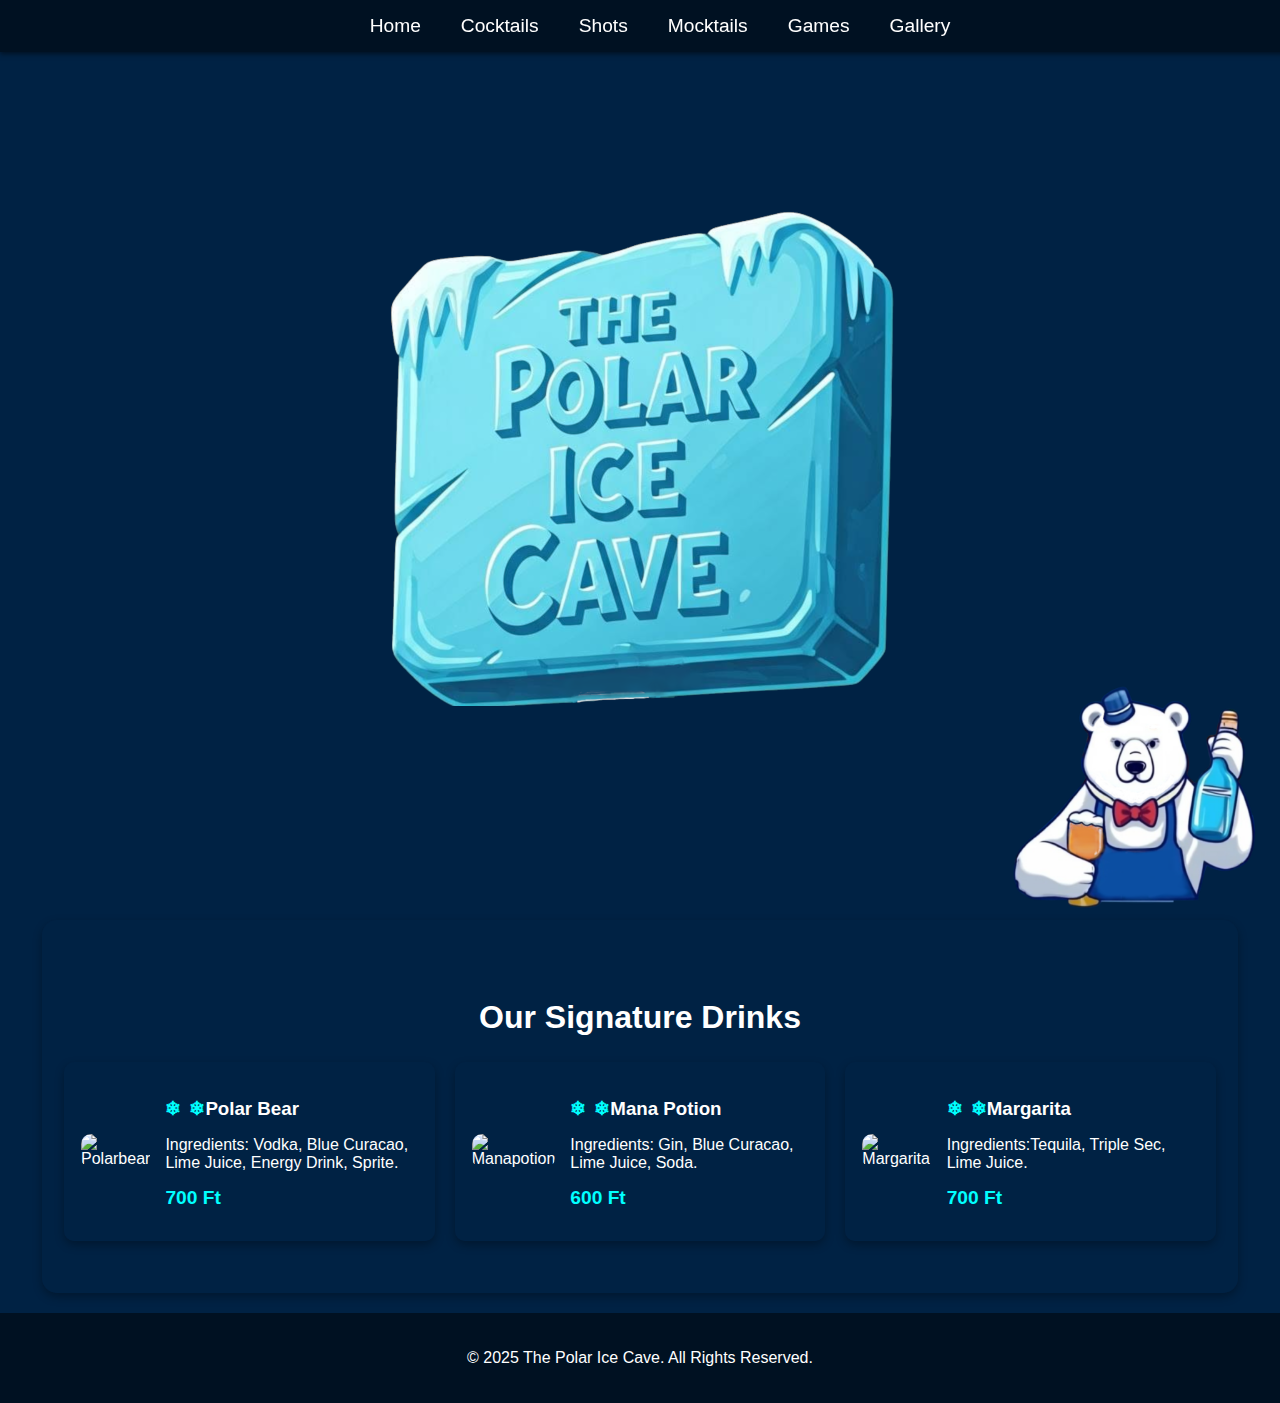
==== index.html @ 6b786a56 "Add files via upload" ====
<!DOCTYPE html>
<html lang="en">
<head>
    <meta charset="UTF-8">
    <meta name="viewport" content="width=device-width, initial-scale=1.0">
    <title>The Polar Ice Cave</title>
    <link rel="stylesheet" href="Style/style.css">
</head>
<body>

    <!-- Navigation Bar -->
    <nav class="navbar">
        <a href="index.html">Home</a>
        <a href="Pages/cocktails.html">Cocktails</a>
        <a href="Pages/shots.html">Shots</a>
        <a href="Pages/mocktails.html">Mocktails</a>
        <a href="games.html">Games</a>
        <a href="gallery.html">Gallery</a>
    </nav>

    <!-- Cover Section -->
    <div id="cover" class="cover">
        <img src="Style/main-sign.png" alt="The Polar Ice Cave Main Sign">
    </div>
    <!-- Main Content -->
    <section class="page">
        <h2>Our Signature Drinks</h2>
        <div class="menu">
            <div class="cocktail">
                <img src="Pages/Cocktails/polarbear.gif" alt="Polarbear">
                <div class="cocktail-content">
                    <h3><span style="color: #00ffff;">❄</span>Polar Bear</h3>
                    <p>Ingredients: Vodka, Blue Curacao, Lime Juice, Energy Drink, Sprite.</p>
		            <p class="price">700 Ft</p>
                </div>
            </div>

            <div class="cocktail">
                <img src="Pages/Cocktails/manapotion.png" alt="Manapotion">
                <div class="cocktail-content">
                    <h3><span style="color: #00ffff;">❄</span>Mana Potion</h3>
                    <p>Ingredients: Gin, Blue Curacao, Lime Juice, Soda.</p>
		    <p class="price">600 Ft</p>
                </div>
            </div>
            <div class="cocktail">
                <img src="Pages/Cocktails/margarita.png" alt="Margarita">
                <div class="cocktail-content">
                    <h3><span style="color: #00ffff;">❄</span>Margarita</h3>
                    <p>Ingredients:Tequila, Triple Sec, Lime Juice.</p>
		    <p class="price">700 Ft</p>
                </div>
            </div>
            <!-- Add more drinks here -->
        </div>
    </section>

    <!-- Floating Polar Bear with Message -->
    <div class="polar-bear">
        <img src="Style/polar-bear.png" alt="Polar Bear" class="floating-image">
        <div class="message-box">Try our special cocktails!</div>
    </div>

    <!-- Snowflake Animation Script -->
    <script>
        const body = document.body;

        function createSnowflake() {
            const snowflake = document.createElement('div');
            snowflake.classList.add('snowflake');
            snowflake.textContent = '❄';
            
            // Randomize snowflake position, size, and duration
            snowflake.style.left = Math.random() * 100 + 'vw';
            snowflake.style.animationDuration = Math.random() * 3 + 2 + 's';
            snowflake.style.fontSize = Math.random() * 1.5 + 1 + 'em';

            body.appendChild(snowflake);

            // Remove the snowflake after it finishes falling
            setTimeout(() => {
                snowflake.remove();
            }, 5000);
        }

        // Generate snowflakes every 300ms
        setInterval(createSnowflake, 300);
    </script>

    <!-- Footer -->
    <footer>
        <p>&copy; 2025 The Polar Ice Cave. All Rights Reserved.</p>
    </footer>

</body>
</html>
---- Style/style.css ----
/* General Page Styling */
body {
    margin: 0;
    font-family: 'Arial', sans-serif;
    background-color: #002244;
    color: #ffffff;
    overflow-x: hidden;
    background-image: url('ice-border2.png');
    background-size: 100% 100%;
    background-position: center;
    background-repeat: no-repeat;
}

/* Snowflake Styles */
.snowflake {
    position: fixed;
    top: -50px;
    color: #ffffff;
    font-size: 1.5em;
    pointer-events: none;
    animation: fall linear infinite;
}
@keyframes fall {
    0% {
        transform: translateY(-100px) rotate(0deg);
        opacity: 1;
    }
    90% {
        opacity: 1;
        }
        100% {
            transform: translateY(100vh) rotate(360deg);
            opacity: 0;
        }
    }
/* Navigation Bar */
.navbar {
    position: fixed;
    top: 0;
    width: 100%;
    background-color: #001122;
    padding: 10px 20px;
    display: flex;
    justify-content: center;
    gap: 20px;
    z-index: 1000;
    box-shadow: 0 2px 5px rgba(0, 0, 0, 0.5);
}
.navbar a {
    color: #ffffff;
    text-decoration: none;
    font-size: 1.2em;
    padding: 5px 10px;
    transition: color 0.3s;
}
.navbar a:hover {
    color: #00ffff;
}

/* Cover Section */
.cover {
    display: flex;
    justify-content: center;
    align-items: center;
    height: 100vh;
    background-image: url('cover.png');
    background-size: cover;
    background-position: center;
}
/* Price Text */
.price {
    font-size: 1.2em;
    font-weight: bold;
   color: #00ffff;
    margin-top: 5px;
}
/* Book Style Pages */
.page {
    padding: 50px 20px;
    margin: 20px auto;
    max-width: 90%;
    background: rgba(0, 34, 68, 0.7);
    color: #ffffff;
    border-radius: 15px;
    box-shadow: 0 4px 10px rgba(0, 0, 0, 0.3);
    position: relative;
    border: 2px solid transparent;
    transition: border-color 0.3s ease, box-shadow 0.3s ease;
}
.page:hover {
    border-color: #00ffff;
    box-shadow: 0 0 15px #00ffff;
}
.page h2 {
    text-align: center;
    font-size: 2em;
    color: #ffffff;
}

/* Drink Menu */
.menu {
    display: flex;
    flex-wrap: wrap;
    gap: 20px;
    justify-content: center;
}
.cocktail {
    display: flex;
    flex: 1 1 calc(33.333% - 20px);
    box-sizing: border-box;
    background: rgba(0, 34, 68, 0.7);
    color: #ffffff;
    border-radius: 10px;
    padding: 15px;
    align-items: center;
    text-align: left;
    box-shadow: 0 4px 10px rgba(0, 0, 0, 0.3);
    border: 2px solid transparent;
    transition: border-color 0.3s ease, box-shadow 0.3s ease;
}
.cocktail:hover {
    border-color: #00ffff;
    box-shadow: 0 0 15px #00ffff;
}
.cocktail img {
    max-width: 120px;
    max-height: 120px;
    border-radius: 10px;
    margin-right: 15px;
}
.cocktail-content {
    flex-grow: 1;
}
.cocktail-content h3 {
    margin-bottom: 10px;
    display: flex;
    align-items: center;
}
.cocktail-content h3::before {
    content: '\2744'; /* Unicode for snowflake */
    color: #00ffff;
    margin-right: 8px;
}
.cocktail-content p {
    margin-bottom: 15px;
}

/* Gallery Section */
.gallery {
    display: flex;
    flex-wrap: wrap;
    justify-content: center;
    gap: 15px;
    padding: 20px;
}
.gallery img {
    width: 200px;
    height: 200px;
    object-fit: cover;
    border: 5px solid white;
    border-radius: 10px;
    transition: border-color 0.3s ease, box-shadow 0.3s ease;
}
.gallery img:hover {
    border-color: #00ffff;
    box-shadow: 0 0 15px #00ffff;
}

/* Footer */
footer {
    text-align: center;
    padding: 20px;
    background-color: #001122;
    color: #ffffff;
}

/* Floating Image and Message Box */
.polar-bear {
    position: fixed;
    bottom: -30px;
    right: 20px;
    z-index: 1000;
}
.floating-image {
    width: 250px;
    height: auto;
}
.message-box {
    position: absolute;
    bottom: 120px;
    right: 10px;
    padding: 10px 15px;
    background: rgba(255, 255, 255, 0.9);
    color: #002244;
    border-radius: 10px;
    box-shadow: 0 4px 10px rgba(0, 0, 0, 0.3);
    font-size: 0.9em;
    line-height: 1.4;
    width: 200px;
    display: none;
    text-align: center;
}
.message-box::after {
    content: '';
    position: absolute;
    bottom: -10px;
    right: 20px;
    width: 0;
    height: 0;
    border-style: solid;
    border-width: 10px 10px 0 10px;
    border-color: rgba(255, 255, 255, 0.9) transparent transparent transparent;
}

/* Smooth Scrolling */
html {
    scroll-behavior: smooth;
}
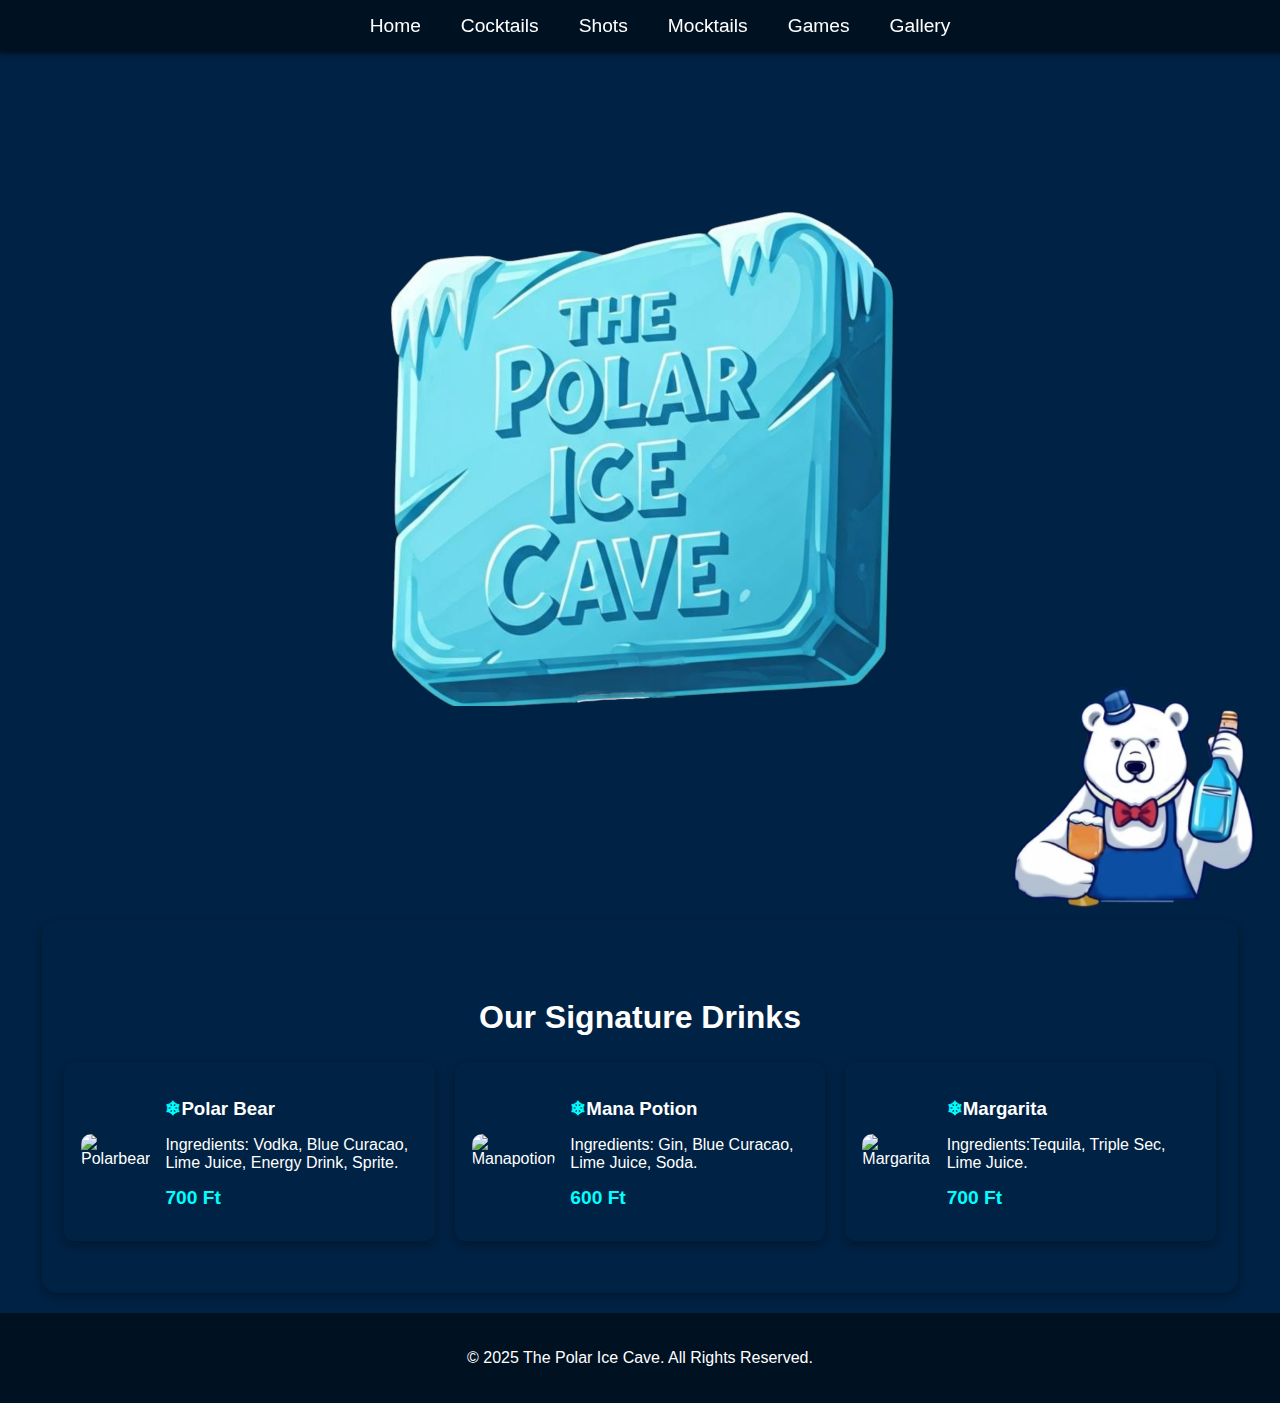
==== commit ae61e5b8: "Add files via upload" ====
--- a/index.html
+++ b/index.html
@@ -5,6 +5,7 @@
     <meta name="viewport" content="width=device-width, initial-scale=1.0">
     <title>The Polar Ice Cave</title>
     <link rel="stylesheet" href="Style/style.css">
+    <link rel="icon" type="image/x-icon" href="Style/favicon.ico">
 </head>
 <body>
 
@@ -14,8 +15,8 @@
         <a href="Pages/cocktails.html">Cocktails</a>
         <a href="Pages/shots.html">Shots</a>
         <a href="Pages/mocktails.html">Mocktails</a>
-        <a href="games.html">Games</a>
-        <a href="gallery.html">Gallery</a>
+        <a href="Pages/games.html">Games</a>
+        <a href="Pages/gallery.html">Gallery</a>
     </nav>
 
     <!-- Cover Section -->
--- a/Style/style.css
+++ b/Style/style.css
@@ -5,7 +5,7 @@
     background-color: #002244;
     color: #ffffff;
     overflow-x: hidden;
-    background-image: url('ice-border2.png');
+    background-image: url('/ice-border2.png');
     background-size: 100% 100%;
     background-position: center;
     background-repeat: no-repeat;
@@ -136,11 +136,6 @@
     display: flex;
     align-items: center;
 }
-.cocktail-content h3::before {
-    content: '\2744'; /* Unicode for snowflake */
-    color: #00ffff;
-    margin-right: 8px;
-}
 .cocktail-content p {
     margin-bottom: 15px;
 }
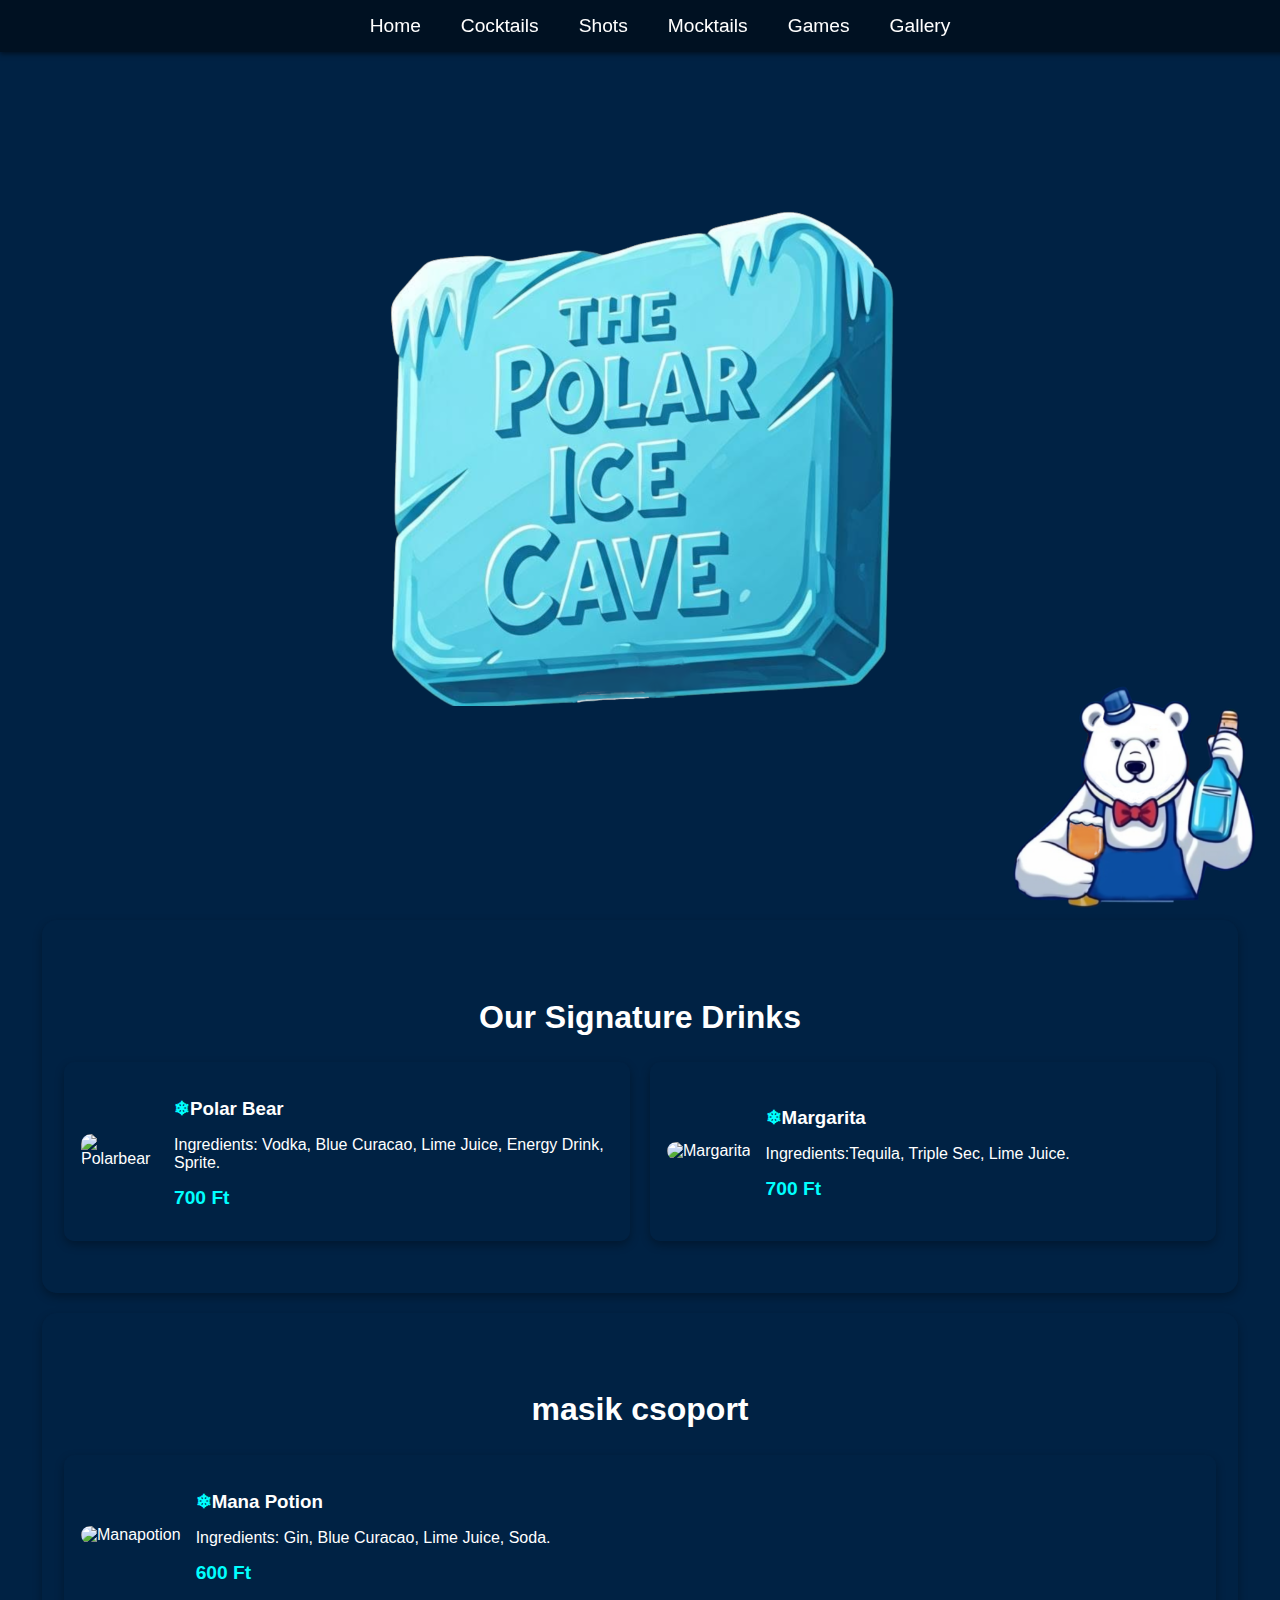
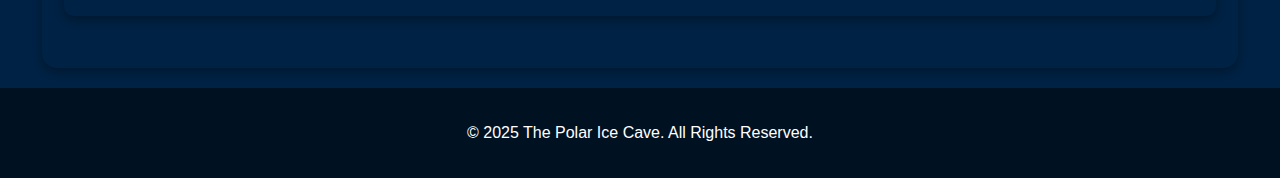
==== commit 3f5ac23a: "Add files via upload" ====
--- a/index.html
+++ b/index.html
@@ -35,15 +35,6 @@
 		            <p class="price">700 Ft</p>
                 </div>
             </div>
-
-            <div class="cocktail">
-                <img src="Pages/Cocktails/manapotion.png" alt="Manapotion">
-                <div class="cocktail-content">
-                    <h3><span style="color: #00ffff;">❄</span>Mana Potion</h3>
-                    <p>Ingredients: Gin, Blue Curacao, Lime Juice, Soda.</p>
-		    <p class="price">600 Ft</p>
-                </div>
-            </div>
             <div class="cocktail">
                 <img src="Pages/Cocktails/margarita.png" alt="Margarita">
                 <div class="cocktail-content">
@@ -52,7 +43,20 @@
 		    <p class="price">700 Ft</p>
                 </div>
             </div>
-            <!-- Add more drinks here -->
+        </div>
+    </section>
+
+    <section class="page">
+        <h2>masik csoport</h2>
+        <div class="cocktail">
+            <img src="Pages/Cocktails/manapotion.png" alt="Manapotion">
+            <div class="cocktail-content">
+                <h3><span style="color: #00ffff;">❄</span>Mana Potion</h3>
+                <p>Ingredients: Gin, Blue Curacao, Lime Juice, Soda.</p>
+        <p class="price">600 Ft</p>
+            </div>
+        </div>
+        <div class="menu">
         </div>
     </section>
 
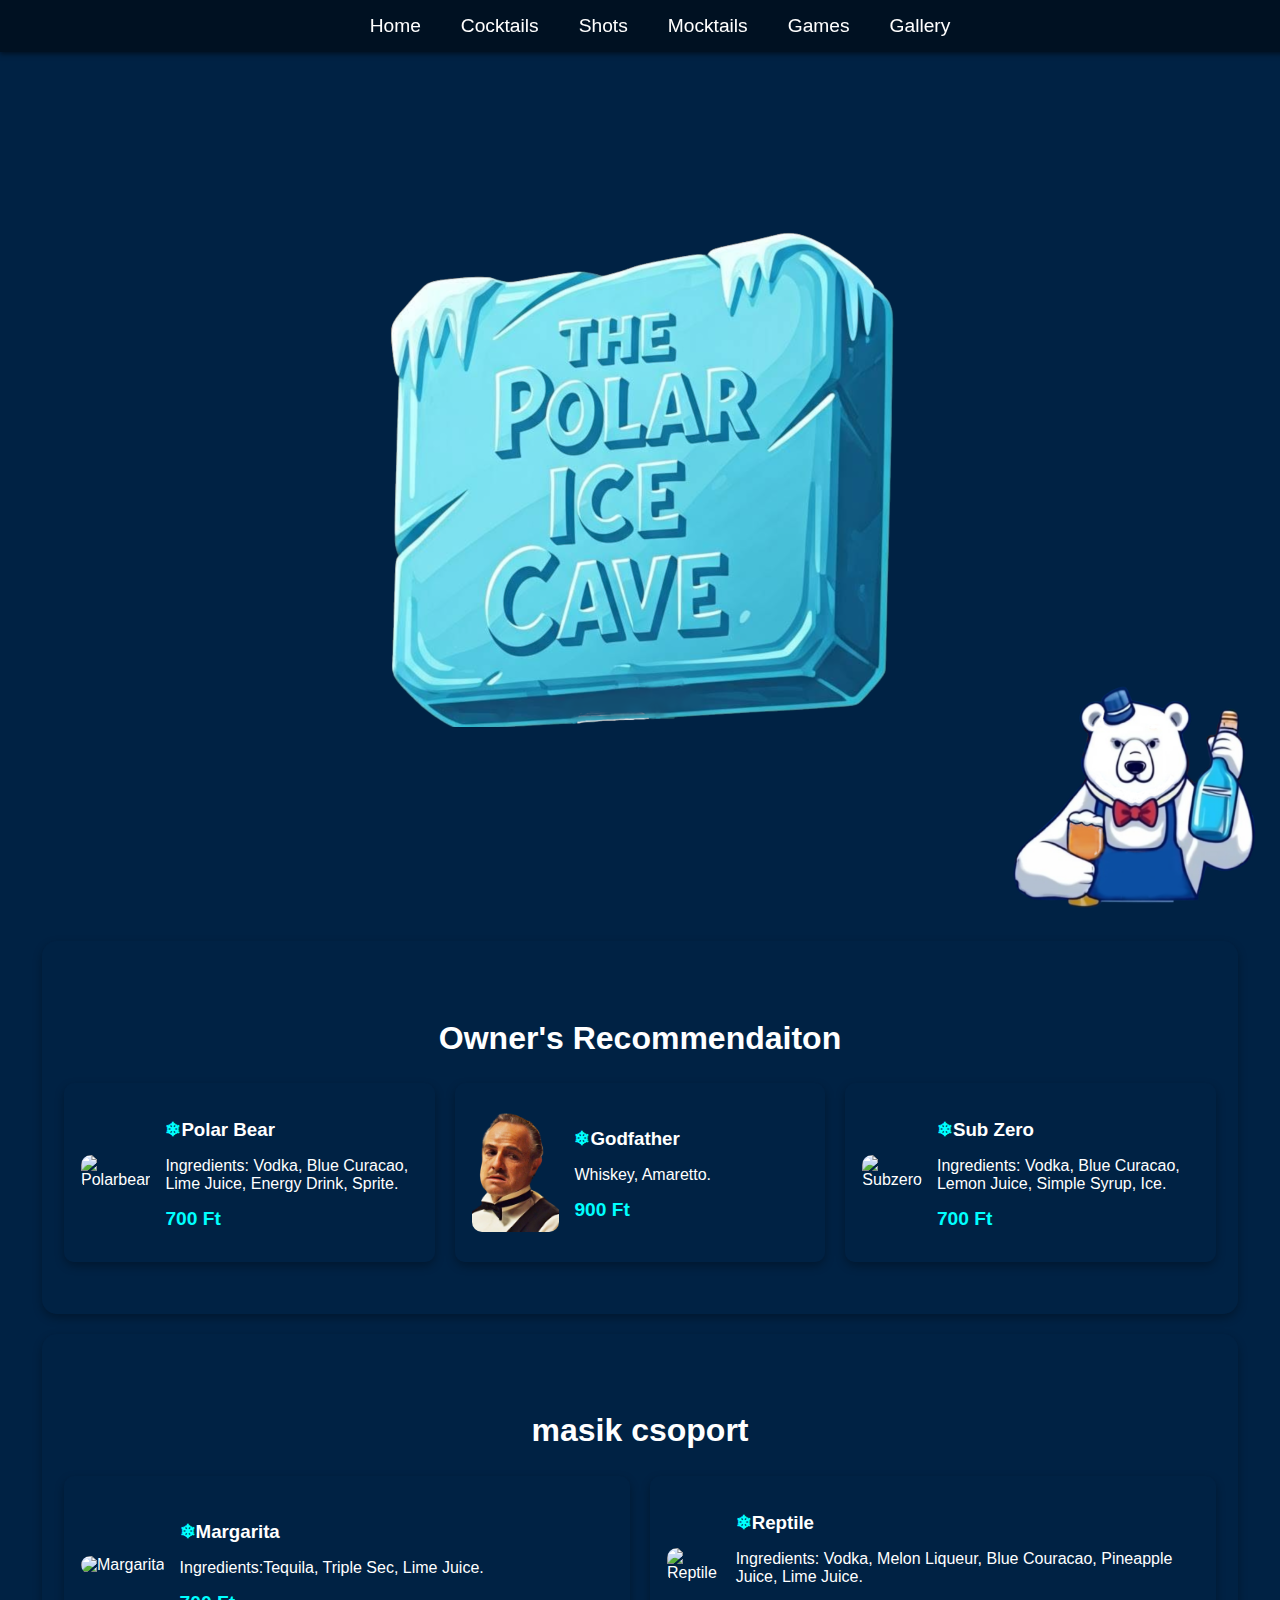
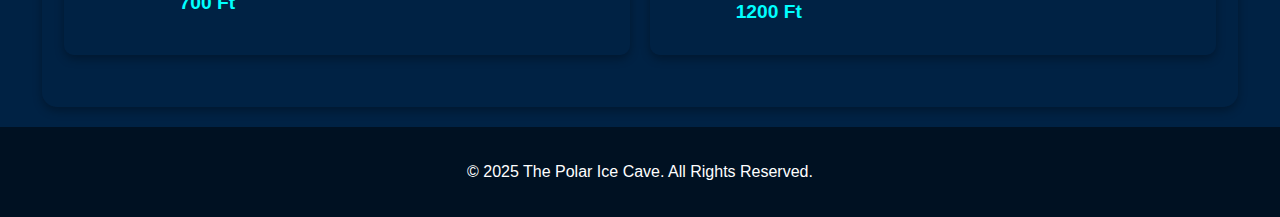
==== commit 53472ab0: "Add files via upload" ====
--- a/index.html
+++ b/index.html
@@ -8,7 +8,7 @@
     <link rel="icon" type="image/x-icon" href="Style/favicon.ico">
 </head>
 <body>
-
+    <input type="text" id="searchBar" placeholder="Search for a drink..." onkeyup="searchDrinks()">
     <!-- Navigation Bar -->
     <nav class="navbar">
         <a href="index.html">Home</a>
@@ -25,7 +25,7 @@
     </div>
     <!-- Main Content -->
     <section class="page">
-        <h2>Our Signature Drinks</h2>
+        <h2>Owner's Recommendaiton</h2>
         <div class="menu">
             <div class="cocktail">
                 <img src="Pages/Cocktails/polarbear.gif" alt="Polarbear">
@@ -36,10 +36,18 @@
                 </div>
             </div>
             <div class="cocktail">
-                <img src="Pages/Cocktails/margarita.png" alt="Margarita">
+                <img src="Cocktails/godfather.png" alt="godfather">
                 <div class="cocktail-content">
-                    <h3><span style="color: #00ffff;">❄</span>Margarita</h3>
-                    <p>Ingredients:Tequila, Triple Sec, Lime Juice.</p>
+                    <h3><span style="color: #00ffff;">❄</span>Godfather</h3>
+                    <p>Whiskey, Amaretto.</p>
+		    <p class="price">900 Ft</p>
+                </div>
+            </div>
+            <div class="cocktail">
+                <img src="Cocktails/subzero.png" alt="Subzero">
+                <div class="cocktail-content">
+                    <h3><span style="color: #00ffff;">❄</span>Sub Zero</h3>
+                    <p>Ingredients: Vodka, Blue Curacao, Lemon Juice, Simple Syrup, Ice.</p>
 		    <p class="price">700 Ft</p>
                 </div>
             </div>
@@ -48,15 +56,23 @@
 
     <section class="page">
         <h2>masik csoport</h2>
-        <div class="cocktail">
-            <img src="Pages/Cocktails/manapotion.png" alt="Manapotion">
-            <div class="cocktail-content">
-                <h3><span style="color: #00ffff;">❄</span>Mana Potion</h3>
-                <p>Ingredients: Gin, Blue Curacao, Lime Juice, Soda.</p>
-        <p class="price">600 Ft</p>
+        <div class="menu">
+            <div class="cocktail">
+                <img src="Pages/Cocktails/margarita.png" alt="Margarita">
+                <div class="cocktail-content">
+                    <h3><span style="color: #00ffff;">❄</span>Margarita</h3>
+                    <p>Ingredients:Tequila, Triple Sec, Lime Juice.</p>
+		    <p class="price">700 Ft</p>
+                </div>
             </div>
-        </div>
-        <div class="menu">
+            <div class="cocktail">
+                <img src="Cocktails/reptile.png" alt="Reptile">
+                <div class="cocktail-content">
+                    <h3><span style="color: #00ffff;">❄</span>Reptile</h3>
+                    <p>Ingredients: Vodka, Melon Liqueur, Blue Couracao, Pineapple Juice, Lime Juice.</p>
+		    <p class="price">1200 Ft</p>
+                </div>
+            </div>
         </div>
     </section>
 
@@ -97,5 +113,28 @@
         <p>&copy; 2025 The Polar Ice Cave. All Rights Reserved.</p>
     </footer>
 
+    <script>
+        document.addEventListener("DOMContentLoaded", () => {
+    const searchInput = document.getElementById("searchBar");
+    const cocktails = document.querySelectorAll(".cocktail");
+
+    searchInput.addEventListener("input", () => {
+        const searchText = searchInput.value.toLowerCase();
+
+        cocktails.forEach(cocktail => {
+            const title = cocktail.querySelector("h3").textContent.toLowerCase();
+            const ingredients = cocktail.querySelector("p").textContent.toLowerCase();
+
+            if (title.includes(searchText) || ingredients.includes(searchText)) {
+                cocktail.style.display = "flex"; // Show matching drinks
+            } else {
+                cocktail.style.display = "none"; // Hide non-matching drinks
+            }
+        });
+    });
+});
+
+    </script>
+
 </body>
 </html>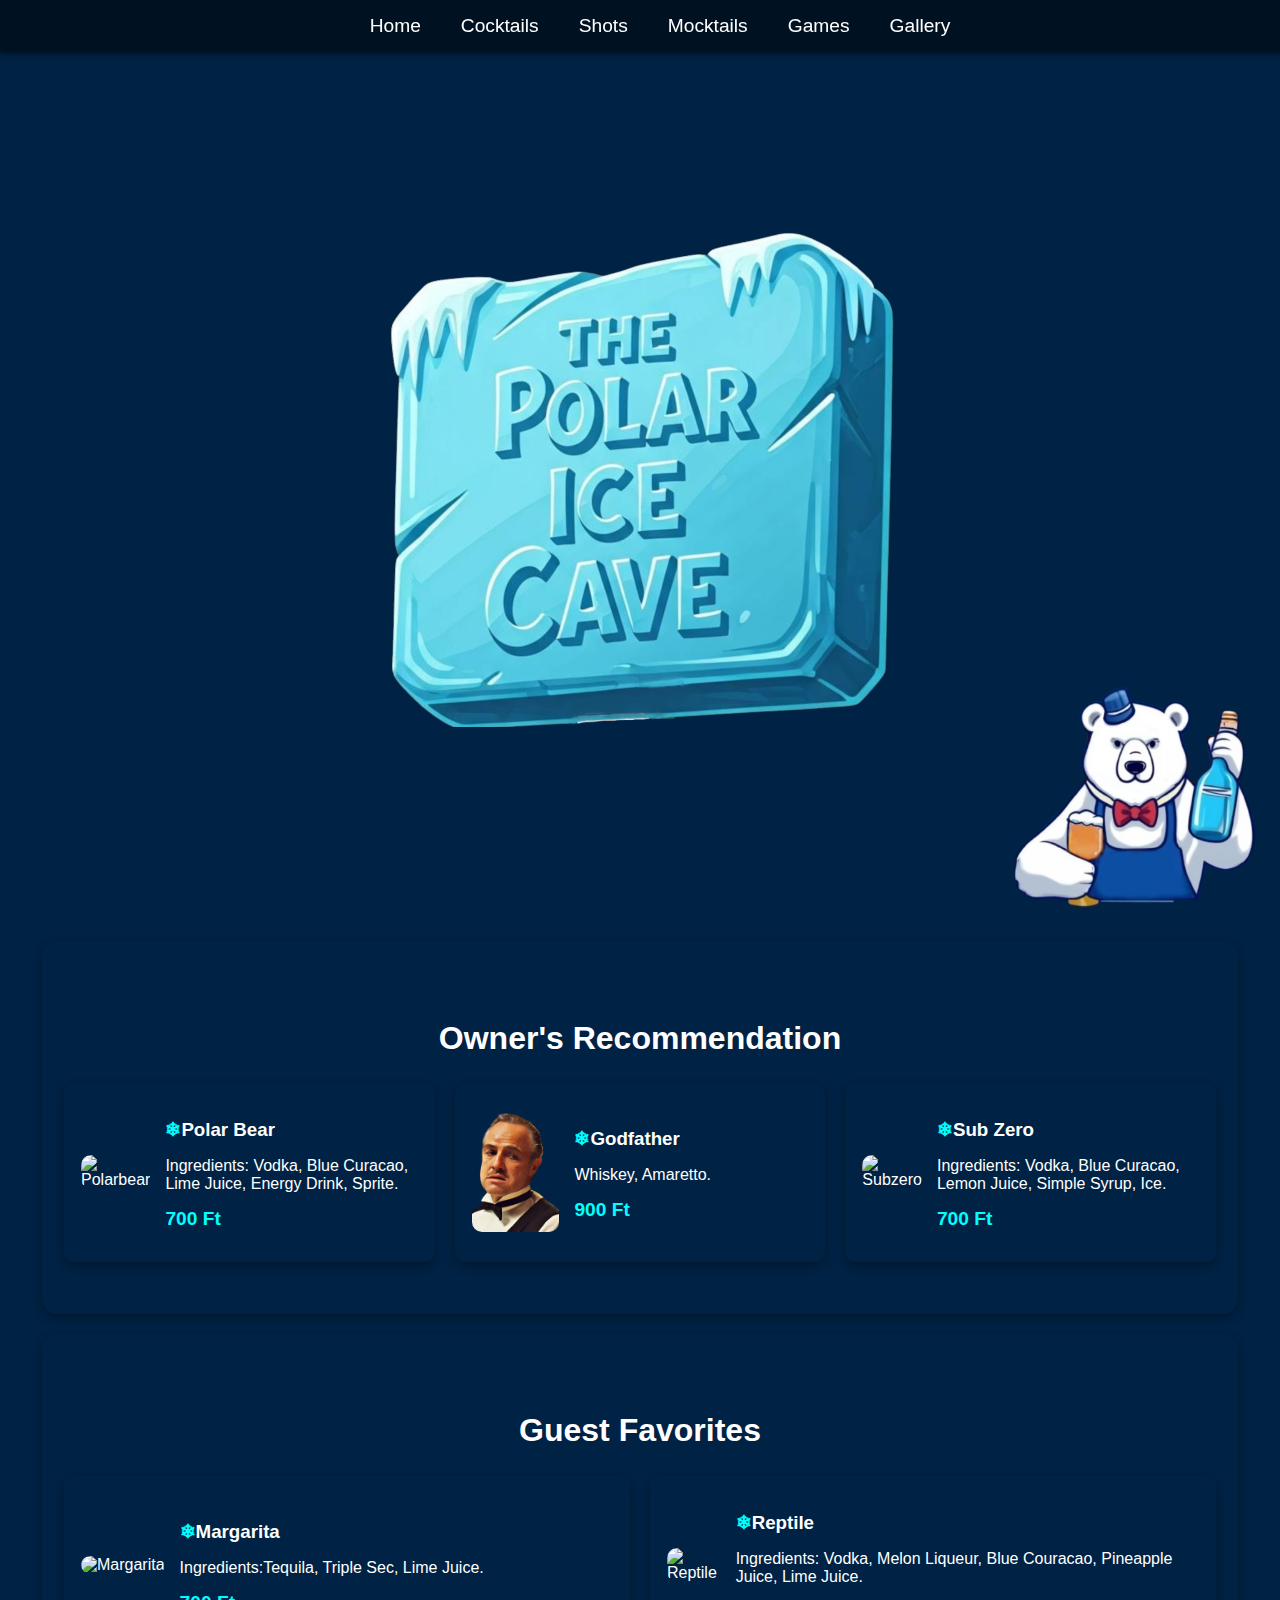
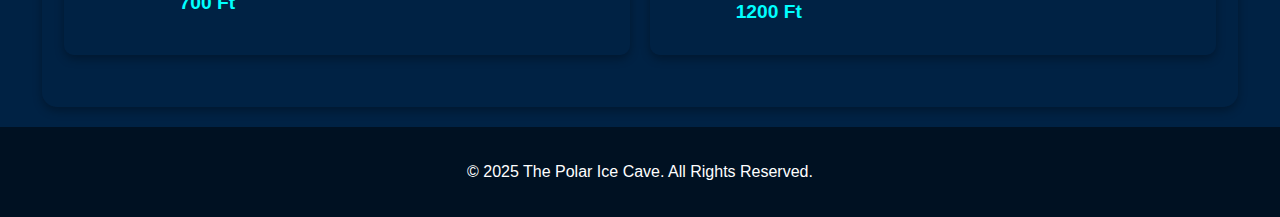
==== commit be42ab2b: "Add files via upload" ====
--- a/index.html
+++ b/index.html
@@ -25,7 +25,7 @@
     </div>
     <!-- Main Content -->
     <section class="page">
-        <h2>Owner's Recommendaiton</h2>
+        <h2>Owner's Recommendation</h2>
         <div class="menu">
             <div class="cocktail">
                 <img src="Pages/Cocktails/polarbear.gif" alt="Polarbear">
@@ -55,7 +55,7 @@
     </section>
 
     <section class="page">
-        <h2>masik csoport</h2>
+        <h2>Guest Favorites</h2>
         <div class="menu">
             <div class="cocktail">
                 <img src="Pages/Cocktails/margarita.png" alt="Margarita">
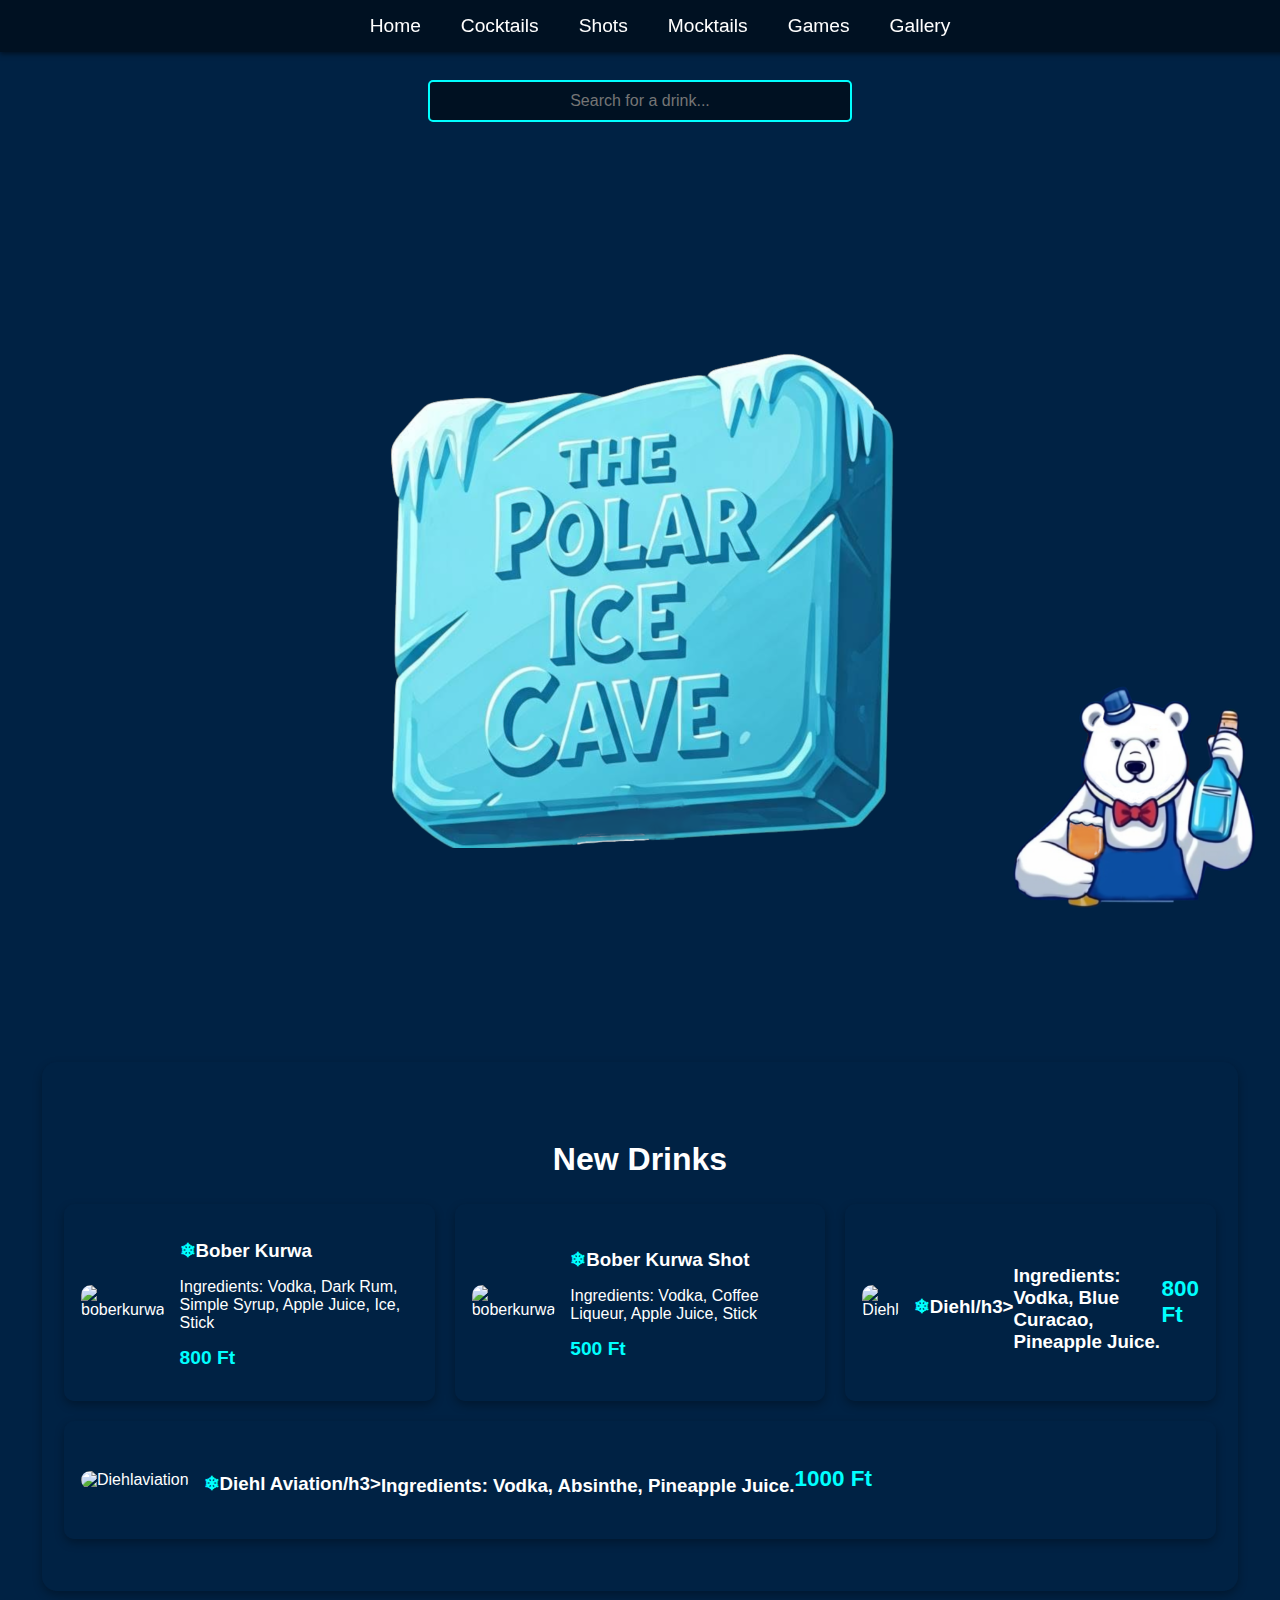
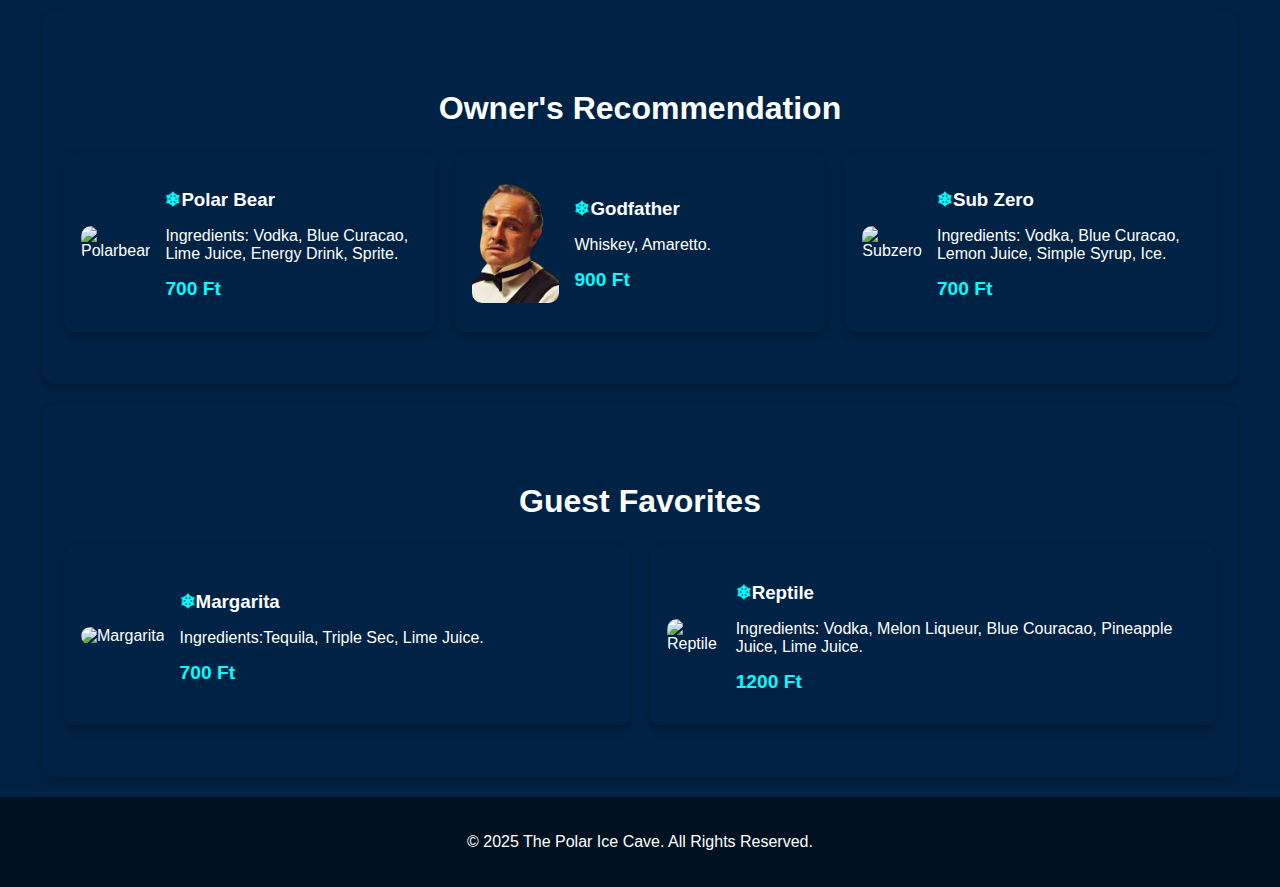
==== commit 457adec6: "Add files via upload" ====
--- a/index.html
+++ b/index.html
@@ -24,6 +24,45 @@
         <img src="Style/main-sign.png" alt="The Polar Ice Cave Main Sign">
     </div>
     <!-- Main Content -->
+
+    <section class="page">
+        <h2>New Drinks</h2>
+        <div class="menu">
+            <div class="cocktail">
+                <img src="Pages/Cocktails/boberkurwa.gif" alt="boberkurwa">
+                <div class="cocktail-content">
+                    <h3><span style="color: #00ffff;">❄</span>Bober Kurwa</h3>
+                    <p>Ingredients: Vodka, Dark Rum, Simple Syrup, Apple Juice, Ice, Stick</p>
+		            <p class="price">800 Ft</p>
+                </div>
+            </div>
+            <div class="cocktail">
+                <img src="Pages/Shots/boberkurwa.gif" alt="boberkurwa">
+                <div class="cocktail-content">
+                    <h3><span style="color: #00ffff;">❄</span>Bober Kurwa Shot</h3>
+                    <p>Ingredients: Vodka, Coffee Liqueur, Apple Juice, Stick</p>
+		            <p class="price">500 Ft</p>
+                </div>
+            </div>
+            <div class="cocktail">
+                <img src="Cocktails/diehl.png" alt="Diehl">
+                <div class="cocktail-content">
+                    <h3><span style="color: #00ffff;">❄</span>Diehl/h3>
+                    <p>Ingredients: Vodka, Blue Curacao, Pineapple Juice.</p>
+		    <p class="price">800 Ft</p>
+                </div>
+            </div>
+            <div class="cocktail">
+                <img src="Cocktails/diehlaviation.png" alt="Diehlaviation">
+                <div class="cocktail-content">
+                    <h3><span style="color: #00ffff;">❄</span>Diehl Aviation/h3>
+                    <p>Ingredients: Vodka, Absinthe, Pineapple Juice.</p>
+		    <p class="price">1000 Ft</p>
+                </div>
+            </div>
+        </div>
+    </section>
+
     <section class="page">
         <h2>Owner's Recommendation</h2>
         <div class="menu">
--- a/Style/style.css
+++ b/Style/style.css
@@ -67,6 +67,22 @@
     background-size: cover;
     background-position: center;
 }
+
+/* Search Bar */
+#searchBar {
+    width: 100%;
+    max-width: 400px;
+    padding: 10px;
+    font-size: 1em;
+    border-radius: 5px;
+    border: 2px solid #00ffff;
+    background-color: #001122;
+    color: #ffffff;
+    display: block;
+    margin: 80px auto 20px;
+    text-align: center;
+}
+
 /* Price Text */
 .price {
     font-size: 1.2em;
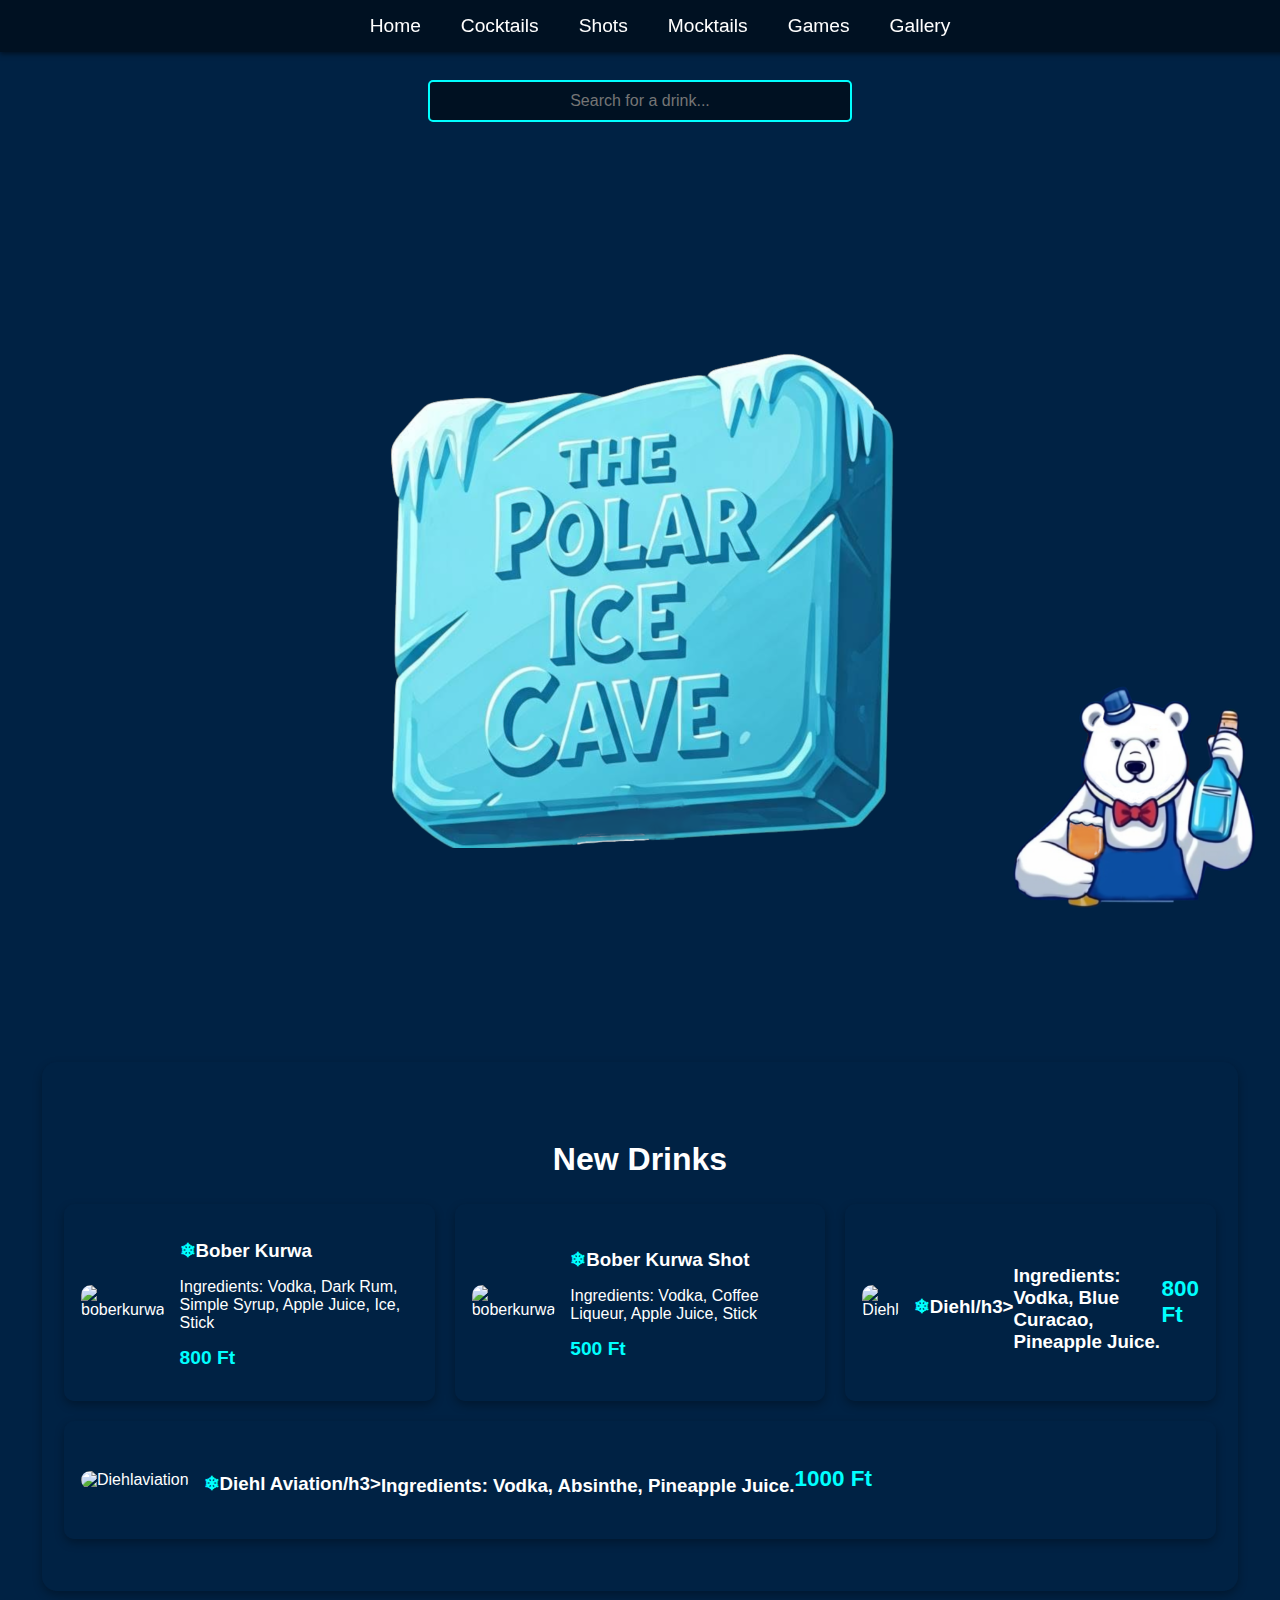
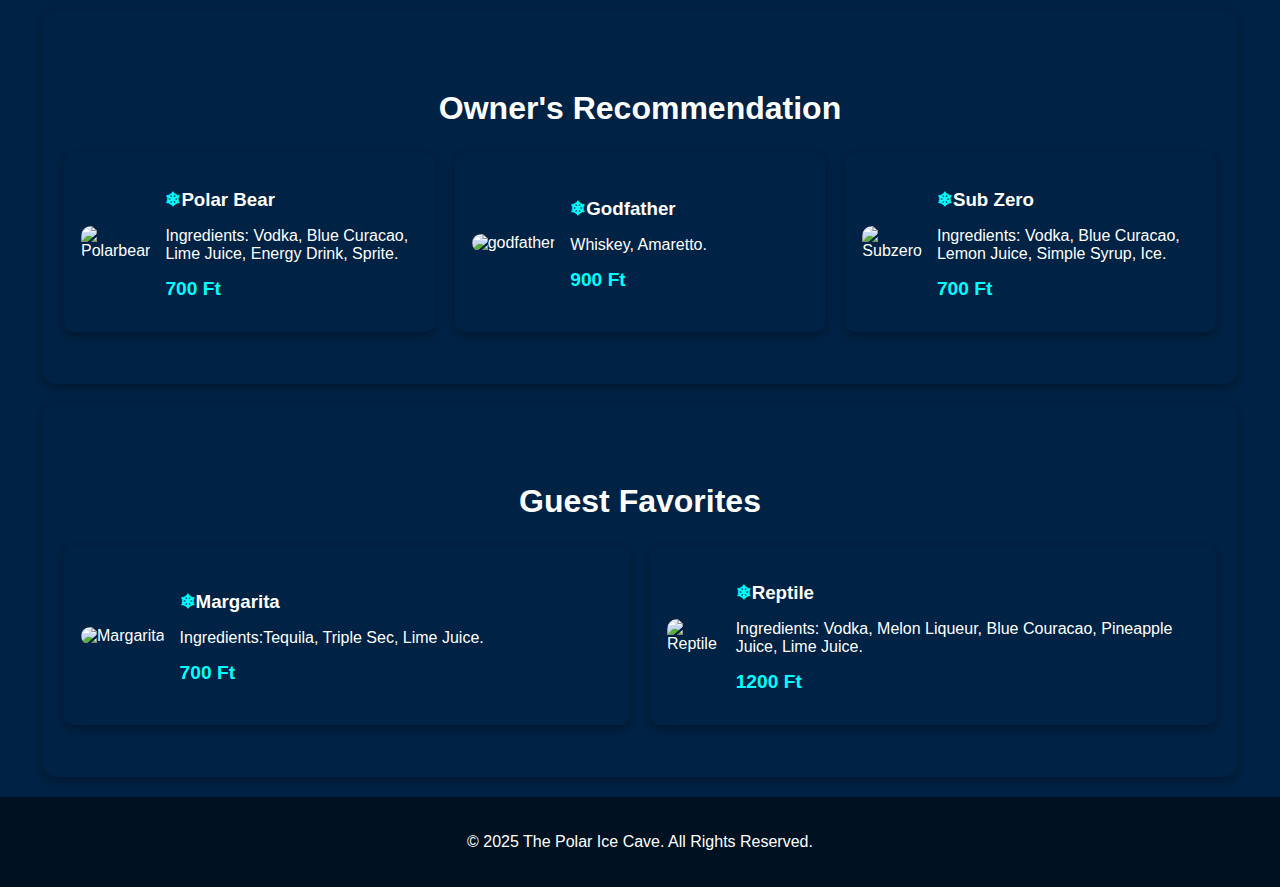
==== commit e18bea51: "Add files via upload" ====
--- a/index.html
+++ b/index.html
@@ -45,7 +45,7 @@
                 </div>
             </div>
             <div class="cocktail">
-                <img src="Cocktails/diehl.png" alt="Diehl">
+                <img src="Pages/Cocktails/diehl.png" alt="Diehl">
                 <div class="cocktail-content">
                     <h3><span style="color: #00ffff;">❄</span>Diehl/h3>
                     <p>Ingredients: Vodka, Blue Curacao, Pineapple Juice.</p>
@@ -53,7 +53,7 @@
                 </div>
             </div>
             <div class="cocktail">
-                <img src="Cocktails/diehlaviation.png" alt="Diehlaviation">
+                <img src="Pages/Cocktails/diehlaviation.png" alt="Diehlaviation">
                 <div class="cocktail-content">
                     <h3><span style="color: #00ffff;">❄</span>Diehl Aviation/h3>
                     <p>Ingredients: Vodka, Absinthe, Pineapple Juice.</p>
@@ -75,7 +75,7 @@
                 </div>
             </div>
             <div class="cocktail">
-                <img src="Cocktails/godfather.png" alt="godfather">
+                <img src="Pages/Cocktails/godfather.png" alt="godfather">
                 <div class="cocktail-content">
                     <h3><span style="color: #00ffff;">❄</span>Godfather</h3>
                     <p>Whiskey, Amaretto.</p>
@@ -83,7 +83,7 @@
                 </div>
             </div>
             <div class="cocktail">
-                <img src="Cocktails/subzero.png" alt="Subzero">
+                <img src="Pages/Cocktails/subzero.png" alt="Subzero">
                 <div class="cocktail-content">
                     <h3><span style="color: #00ffff;">❄</span>Sub Zero</h3>
                     <p>Ingredients: Vodka, Blue Curacao, Lemon Juice, Simple Syrup, Ice.</p>
@@ -105,7 +105,7 @@
                 </div>
             </div>
             <div class="cocktail">
-                <img src="Cocktails/reptile.png" alt="Reptile">
+                <img src="Pages/Cocktails/reptile.png" alt="Reptile">
                 <div class="cocktail-content">
                     <h3><span style="color: #00ffff;">❄</span>Reptile</h3>
                     <p>Ingredients: Vodka, Melon Liqueur, Blue Couracao, Pineapple Juice, Lime Juice.</p>
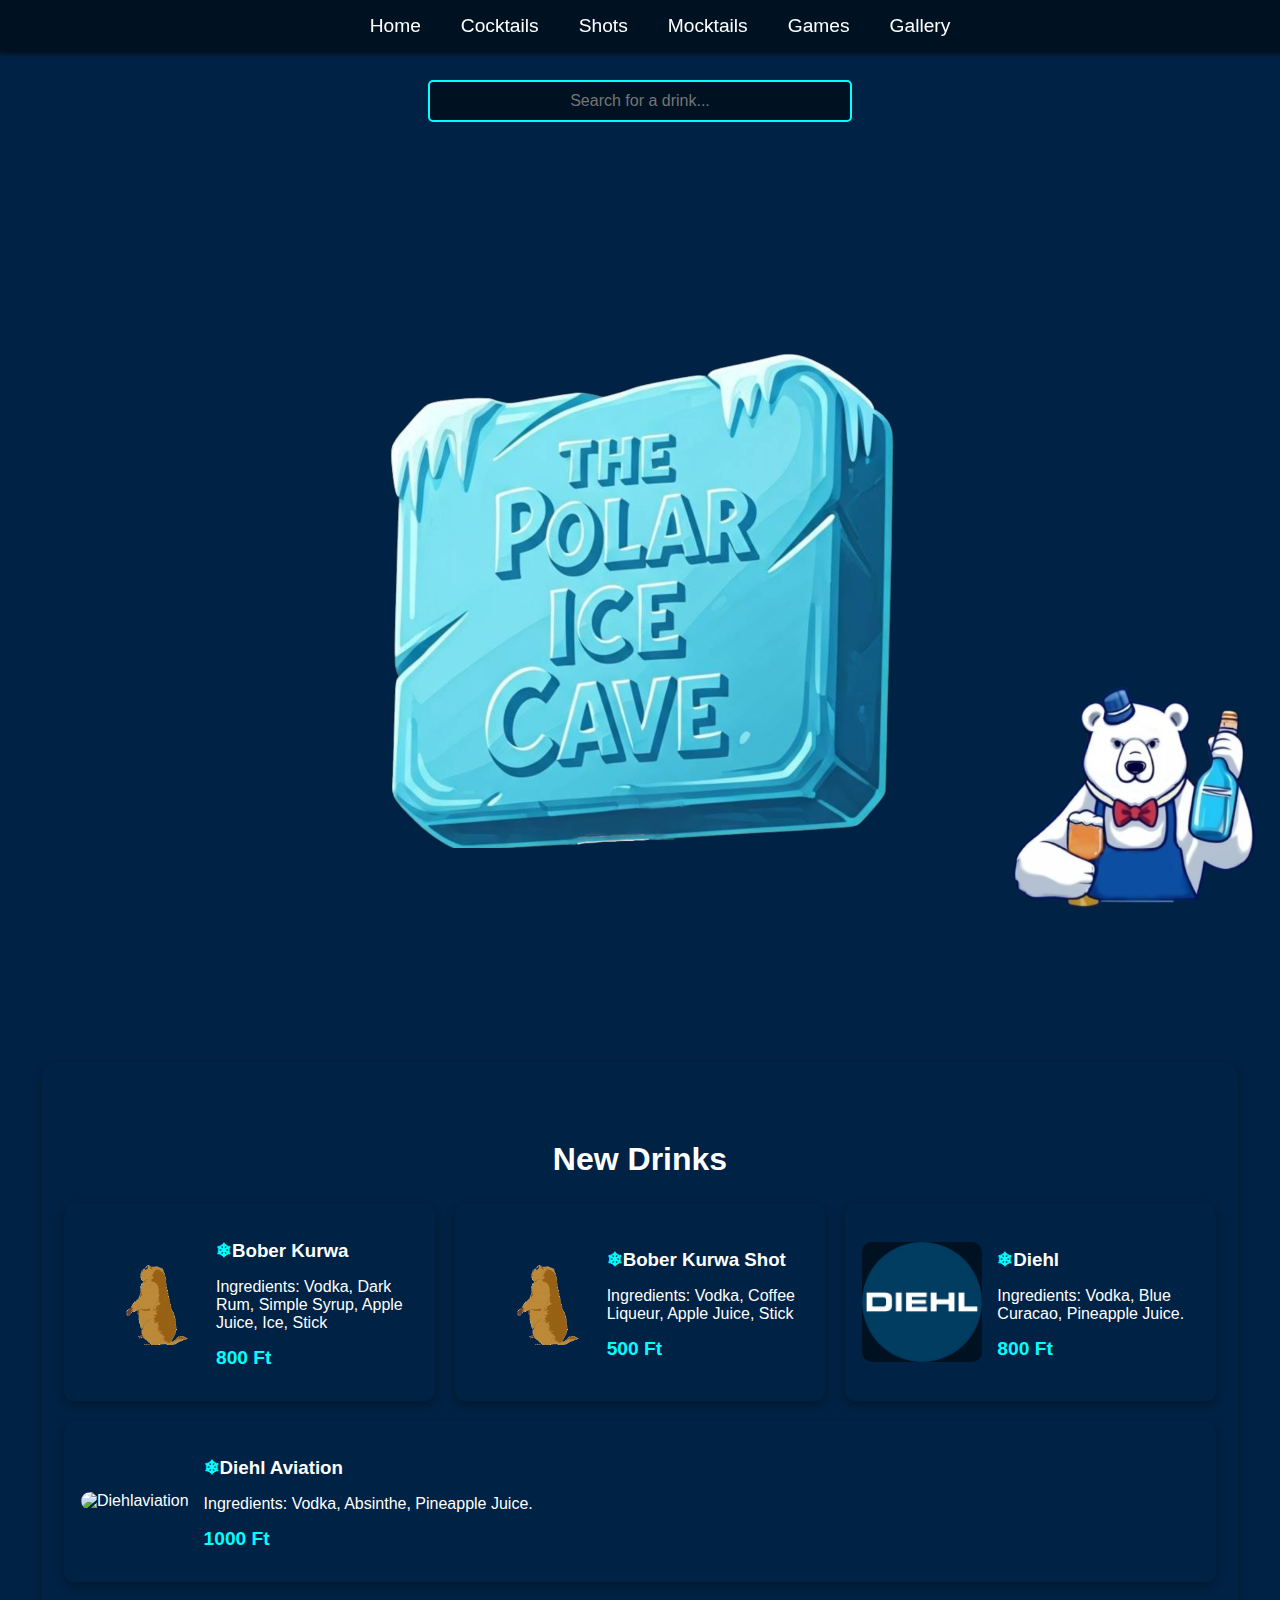
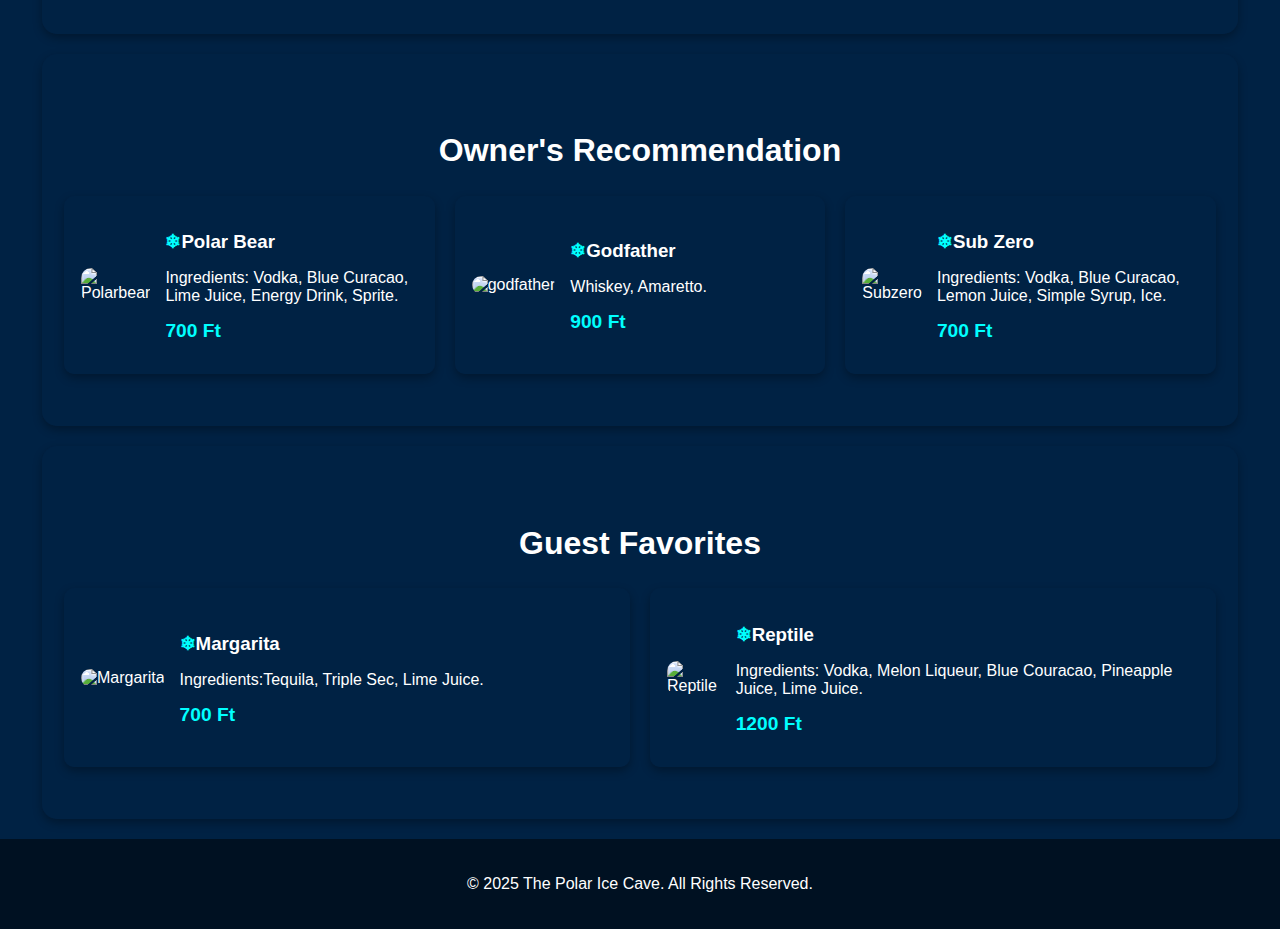
==== commit 17a787ba: "Add files via upload" ====
--- a/index.html
+++ b/index.html
@@ -47,7 +47,7 @@
             <div class="cocktail">
                 <img src="Pages/Cocktails/diehl.png" alt="Diehl">
                 <div class="cocktail-content">
-                    <h3><span style="color: #00ffff;">❄</span>Diehl/h3>
+                    <h3><span style="color: #00ffff;">❄</span>Diehl</h3>
                     <p>Ingredients: Vodka, Blue Curacao, Pineapple Juice.</p>
 		    <p class="price">800 Ft</p>
                 </div>
@@ -55,7 +55,7 @@
             <div class="cocktail">
                 <img src="Pages/Cocktails/diehlaviation.png" alt="Diehlaviation">
                 <div class="cocktail-content">
-                    <h3><span style="color: #00ffff;">❄</span>Diehl Aviation/h3>
+                    <h3><span style="color: #00ffff;">❄</span>Diehl Aviation</h3>
                     <p>Ingredients: Vodka, Absinthe, Pineapple Juice.</p>
 		    <p class="price">1000 Ft</p>
                 </div>
